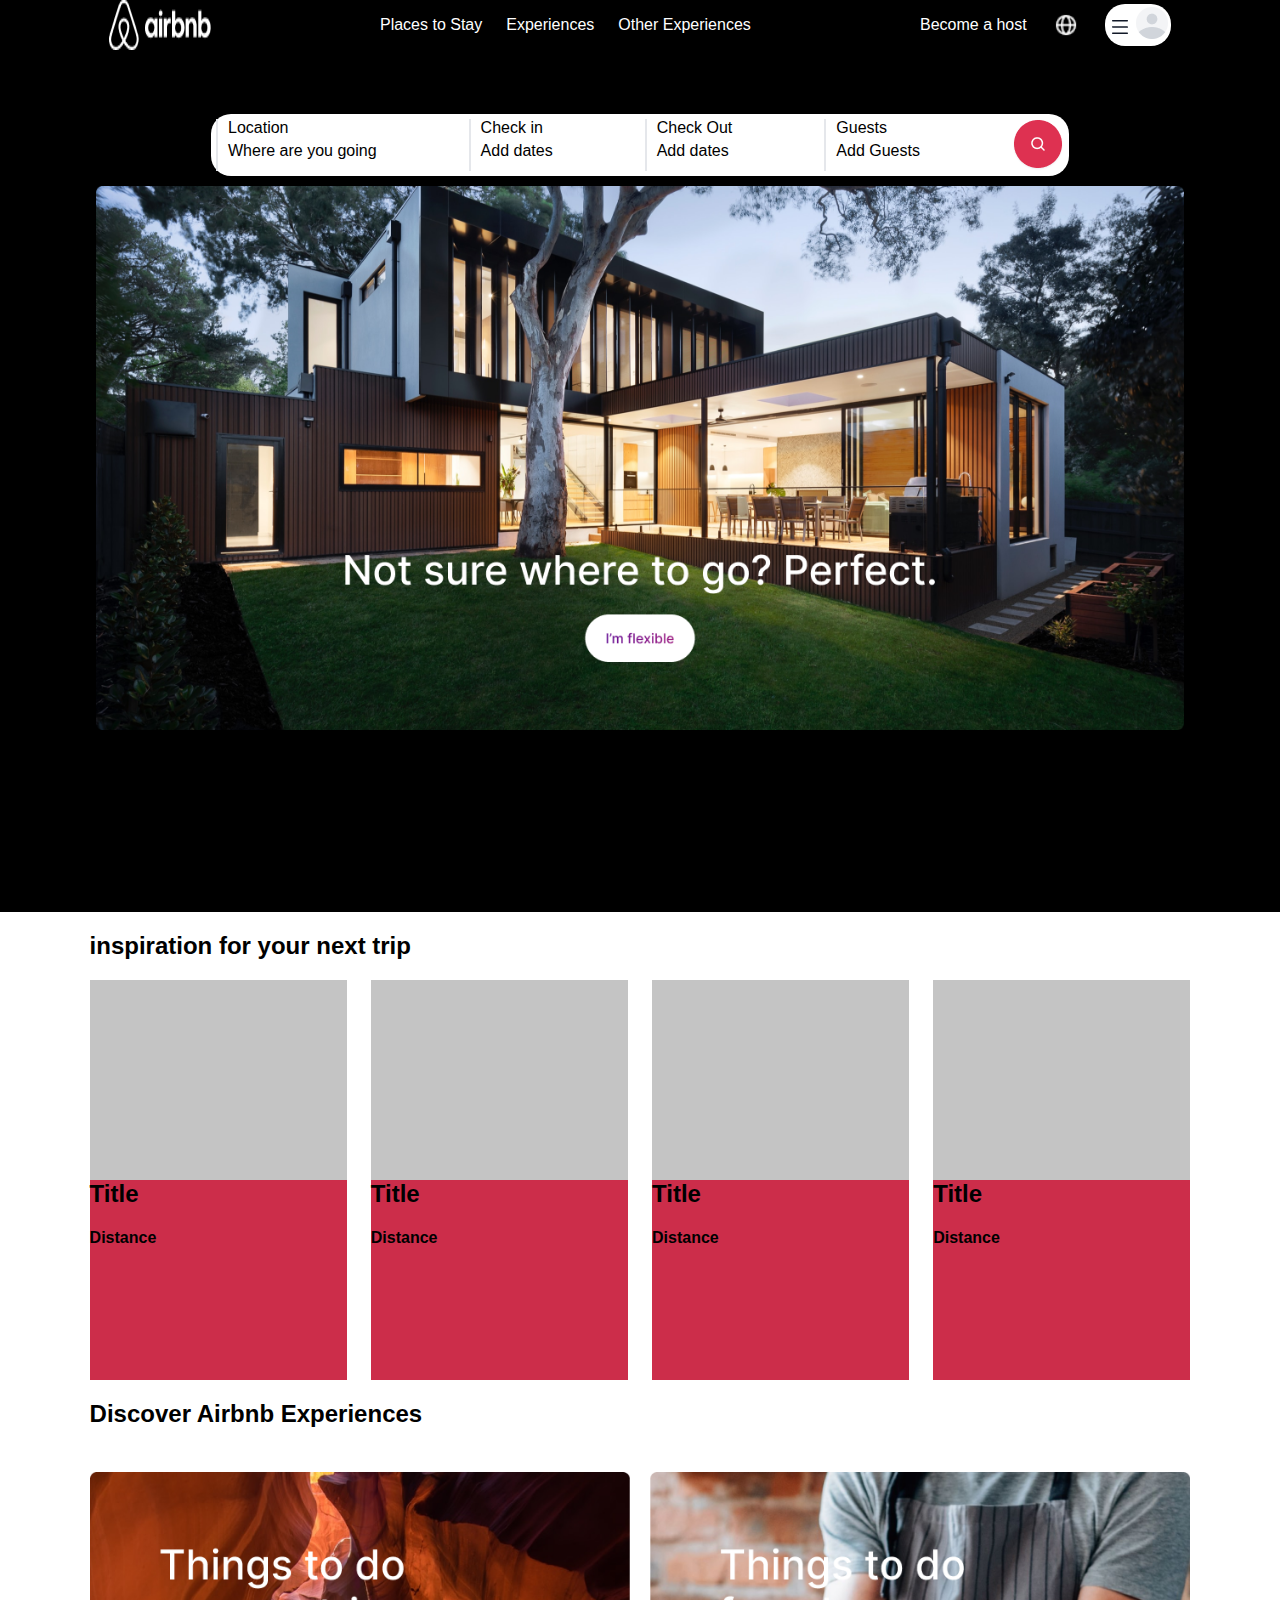
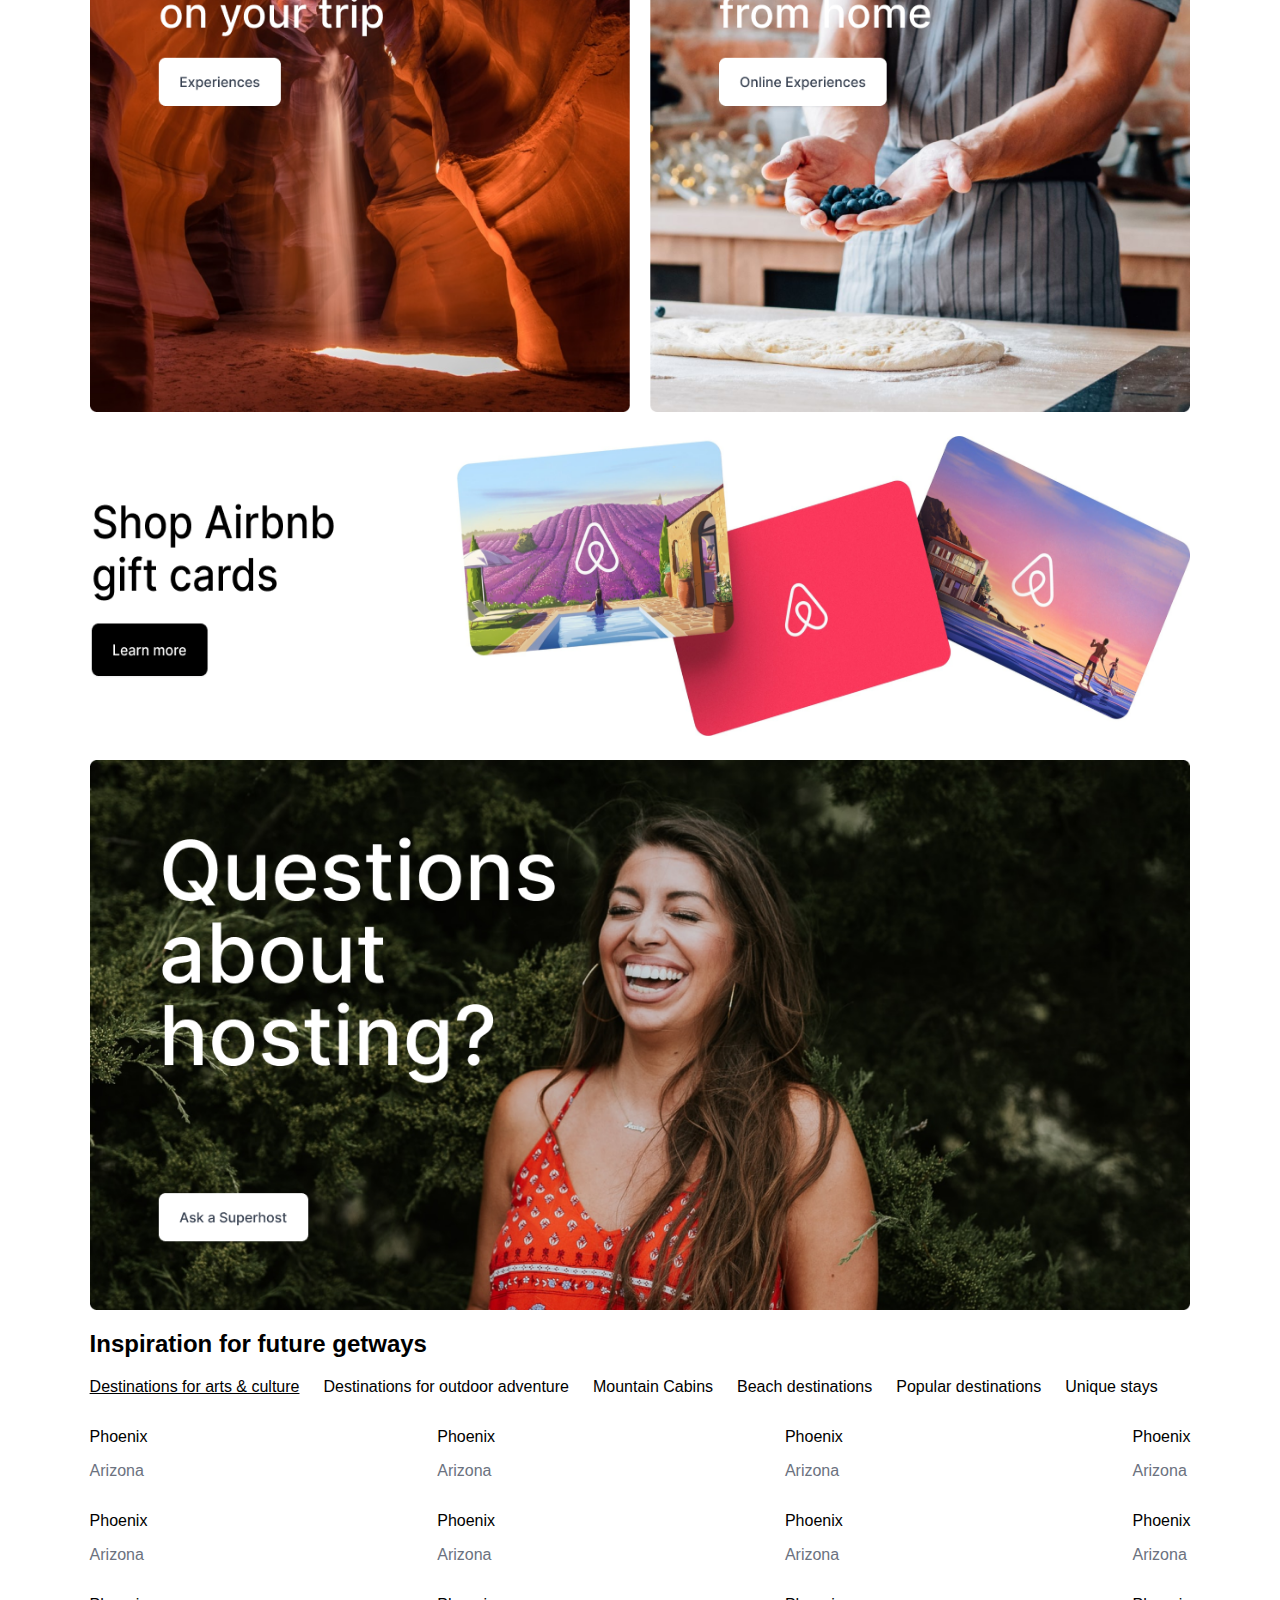
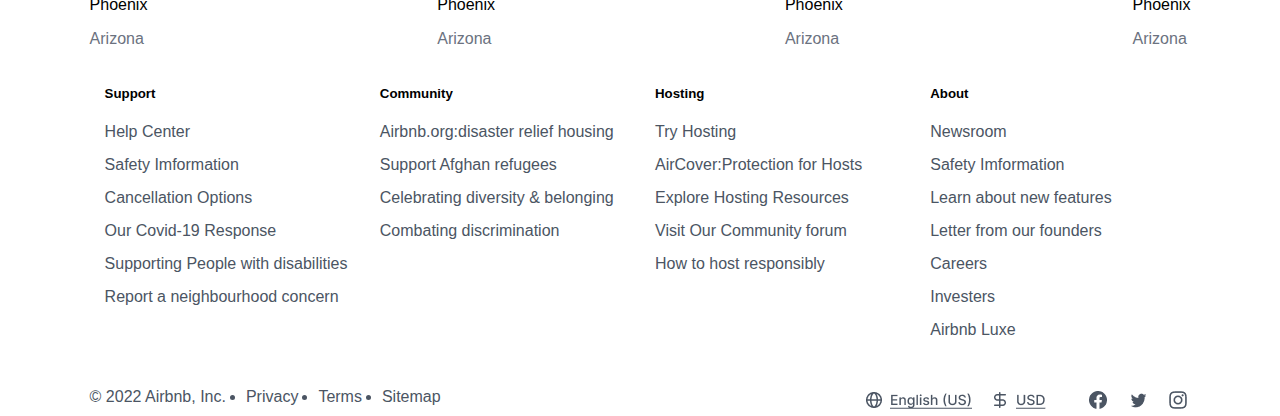
==== index.html @ a3e0bf3b "final" ====
<!DOCTYPE html>
<html lang="en">
<head>
    <meta charset="UTF-8">
    <meta name="viewport" content="width=device-width, initial-scale=1.0">
    <title>AirBnb</title>
    <link rel="stylesheet" href="style.css">
</head>
<body>


  <section class="top-section" style="background-color: black; height: 912px;;">
  <div class="nav-bar">
    <img src="Vector (1).png" alt="img">
    <div class="nav-middle">
      <p>Places to Stay</p>
      <p>Experiences</p>
      <p>Other Experiences</p>
    </div>
   
    <div class="nav-last">
      <p>Become a host</p>
      <img src="globe.png" alt="globe" style="width: 30px; height: 30px;">
      <div class="menu-profile" style="background-color: white; border-radius: 20px;">
        <img src="menu.png" alt="menu">
        <img src="Avatar.png" alt="avatar">


      </div>

    </div>


  </div>


  <div class="search" style="background-color: white;">
    <div class="blocks">
      <p>Location</p>
      <p>Where are you going</p>

    </div>

    <div  class="blocks">
      <p>Check in</p>
      <p>Add dates</p>

    </div>

    <div  class="blocks">
      <p>Check Out</p>
      <p>Add dates</p>

    </div>

    <div  class="blocks">
      <p>Guests</p>
      <p>Add Guests</p>

    </div>

    <img src="Icon Button.png" alt="Icon">

  </div>

  <img src="Big Card.png" style="margin: 7%; width:85%; margin-top: 10px;" alt="">
</section>



  <h2 id="trip">inspiration for your next trip</h2>

      <div class="city-cards">
              <div class="city-card">
                <div class="card-top" style="height: 50%;">

                </div>
                <div class="card-bottom" style="height: 50%;">
                  <h2 style="margin: 0px;">Title</h2>
                  <h4>Distance</h4>
                </div>



              </div>

              <div class="city-card">
                <div class="card-top" style="height: 50%;">

                </div>
                <div class="card-bottom" style="height: 50%;">
                  <h2 style="margin: 0px;">Title</h2>
                  <h4>Distance</h4>
                </div>



              </div>


              <div class="city-card">
                <div class="card-top" style="height: 50%;">

                </div>
                <div class="card-bottom" style="height: 50%;">
                  <h2 style="margin: 0px;">Title</h2>
                  <h4>Distance</h4>
                </div>



              </div>


              <div class="city-card">
  

                <div class="card-top" style="height: 50%;">

                </div>
                <div class="card-bottom" style="height: 50%;">
                  <h2 style="margin: 0px;">Title</h2>
                  <h4>Distance</h4>
                </div>



              </div>

      </div>
       
    
      <section class="section">
        <h2>Discover Airbnb Experiences</h2>
        <img class="unsplash" src="Row.png" alt="unsplash">
        <img class="unsplash" src="Inspiration.png" alt="Inspiration" style="height:300px;">
        <img class="unsplash" src="unsplash_SV3e7hGlVnc.png" alt="unsplash">

      </section>


      <div class="pre-footer">
        <h2>Inspiration for future getways </h2>
        <div class="tab-bar">
        <ul>
          <li style="text-decoration: underline;">Destinations for arts & culture</li>
          <li>Destinations for outdoor adventure</li>
          <li>Mountain Cabins</li>
          <li>Beach destinations</li>
          <li>Popular destinations</li>
          <li>Unique stays</li>
        </ul>
        </div>

        <div class="subtitle">
          <div class="places">
        <p>Phoenix</p>
        <p style="color: rgba(107, 114, 128, 1);">Arizona</p>
</div>

<div class="places">
  <p>Phoenix</p>
  <p style="color: rgba(107, 114, 128, 1);">Arizona</p>
</div>

<div class="places">
  <p>Phoenix</p>
  <p style="color: rgba(107, 114, 128, 1);">Arizona</p>
</div>

<div class="places">
  <p>Phoenix</p>
  <p style="color: rgba(107, 114, 128, 1);">Arizona</p>
</div>
    
      </div>


      <div class="subtitle">
        <div class="places">
      <p>Phoenix</p>
      <p style="color: rgba(107, 114, 128, 1);">Arizona</p>
</div>

<div class="places">
<p>Phoenix</p>
<p style="color: rgba(107, 114, 128, 1);">Arizona</p>
</div>

<div class="places">
<p>Phoenix</p>
<p style="color: rgba(107, 114, 128, 1);">Arizona</p>
</div>

<div class="places">
<p>Phoenix</p>
<p style="color: rgba(107, 114, 128, 1);">Arizona</p>
</div>
  
    </div>




    <div class="subtitle">
      <div class="places">
    <p>Phoenix</p>
    <p style="color: rgba(107, 114, 128, 1);">Arizona</p>
</div>

<div class="places">
<p>Phoenix</p>
<p style="color: rgba(107, 114, 128, 1);">Arizona</p>
</div>

<div class="places">
<p>Phoenix</p>
<p style="color: rgba(107, 114, 128, 1);">Arizona</p>
</div>

<div class="places">
<p>Phoenix</p>
<p style="color: rgba(107, 114, 128, 1);">Arizona</p>
</div>

  </div>






    <footer class="footer">
        <div class="footer-container">
         <div class="footer-card">
           <ul>
            <li><h5>Support</h5></li>
            <li>Help Center</li>
            <li>Safety Imformation</li>
            <li>Cancellation Options</li>
            <li>Our Covid-19 Response</li>
            <li>Supporting People with disabilities</li>
            <li>Report a neighbourhood concern</li>
           </ul>

         </div>

         <div class="footer-card">
            <ul>
             <li><h5>Community</h5></li>
             <li>Airbnb.org:disaster relief housing </li>
             <li>Support Afghan refugees</li>
             <li>Celebrating diversity & belonging</li>
             <li>Combating discrimination</li>
            </ul>
 
          </div>


          <div class="footer-card">
            <ul>
             <li><h5>Hosting</h5></li>
             <li>Try Hosting</li>
             <li>AirCover:Protection for Hosts</li>
             <li>Explore Hosting Resources</li>
             <li>Visit Our Community forum</li>
             <li>How to host responsibly</li>
            </ul>
 
          </div>

          <div class="footer-card">
            <ul>
             <li><h5>About</h5></li>
             <li>Newsroom</li>
             <li>Safety Imformation</li>
             <li>Learn about new features</li>
             <li>Letter from our founders</li>
             <li>Careers</li>
             <li>Investers</li>
             <li>Airbnb Luxe</li>
            </ul>
 
          </div>
        </div>


        <div class="footer2-container">
       <div class="footer2-card">
             <ul>
                © 2022 Airbnb, Inc.
                <li>Privacy</li>
                <li>Terms</li>
                <li>Sitemap</li>
             </ul>
       </div>
       <div>
        <img src="Right.png" alt="img" style="width: 328px;">
       </div>
        </div>


    </footer>
</body>
</html>
---- style.css ----
body{
    margin: 0px;
    padding: 0px;
    font-family: 'Segoe UI', Tahoma, Geneva, Verdana, sans-serif;
}
.city-cards{
      display: flex;
      justify-content: space-between;
    margin-left: 7%;
    margin-right: 7%;
    gap: 24px;
}
#trip{
    margin-left: 7%;
    }

.city-card{
    width: 302px;
    height: 400px;
}

.card-top{
    background-color: rgba(196, 196, 196, 1);
}
.card-bottom{
    background-color:rgba(204, 45, 74, 1);
}

.section{
    display: flex;
    flex-direction: column;
    margin-left: 7%;
    margin-right: 7%;
    gap:24px
}
.top-section{
    display: flex;
    align-items: center;
    flex-direction: column;
}
.nav-bar{
    width: 83%;
    display: flex;
    margin-left: 7%;
    margin-right: 7%;
    justify-content: space-between;
}
.nav-middle{
    color: white;
    display: flex;
    gap: 24px;
}
.nav-last{
    color: white;
    display: flex;
    gap: 24px;
    align-items: center;
}
.menu-profile{
    width: fit-content;
    height: fit-content;
    padding: 3px;
}
.search{
    margin-top: 5%;
    display: flex;
    justify-content: space-between;
    width: 848px;
    border-radius: 20px;
    padding: 5px;
}
.blocks{
display: flex;
flex-direction: column;
gap: 5px;
border-left: 2px solid rgba(229, 231, 235, 1);
padding-left: 10px ;
}
.blocks>p{
    padding: 0%;
    margin: 0%;
}

.pre-footer{
    margin-left: 7%;
    margin-right: 7%;
    gap: 30px;
}
.subtitle{
    display: flex;
    justify-content: space-between;
}
.place{
    display: flex;
    flex-direction: column;
}
.tab-bar>ul{
    list-style-type: none;
    display: flex;
    gap: 24px;
    padding: 0%;
}
.footer{
    width: 100%;
}
.footer-card{
    width: 304px;
}

.footer-container{
    display: flex;
    justify-content: space-between;
    /* margin-left: 7%;
    margin-right: 7%; */
    margin-bottom: 3%;
}

.footer-card>ul{
padding: 0%;
}
.footer-card>ul>li{
    list-style-type: none;
    margin: 15px;
    color: rgba(75, 85, 99, 1);
    padding: 0px;
}
.footer-card>ul>li>h5{
    color: black;
}

.footer2-container{
    display: flex;
    justify-content: space-between;
    /* margin-left: 7%;
    margin-right: 7%; */
}
.footer2-card{
    display: flex;
}
.footer2-card>ul{
    display: flex;
    margin: 0px;
    padding: 0px;
    color: rgba(75, 85, 99, 1);
}
.footer2-card>ul>li{
    margin-left: 20px;
}
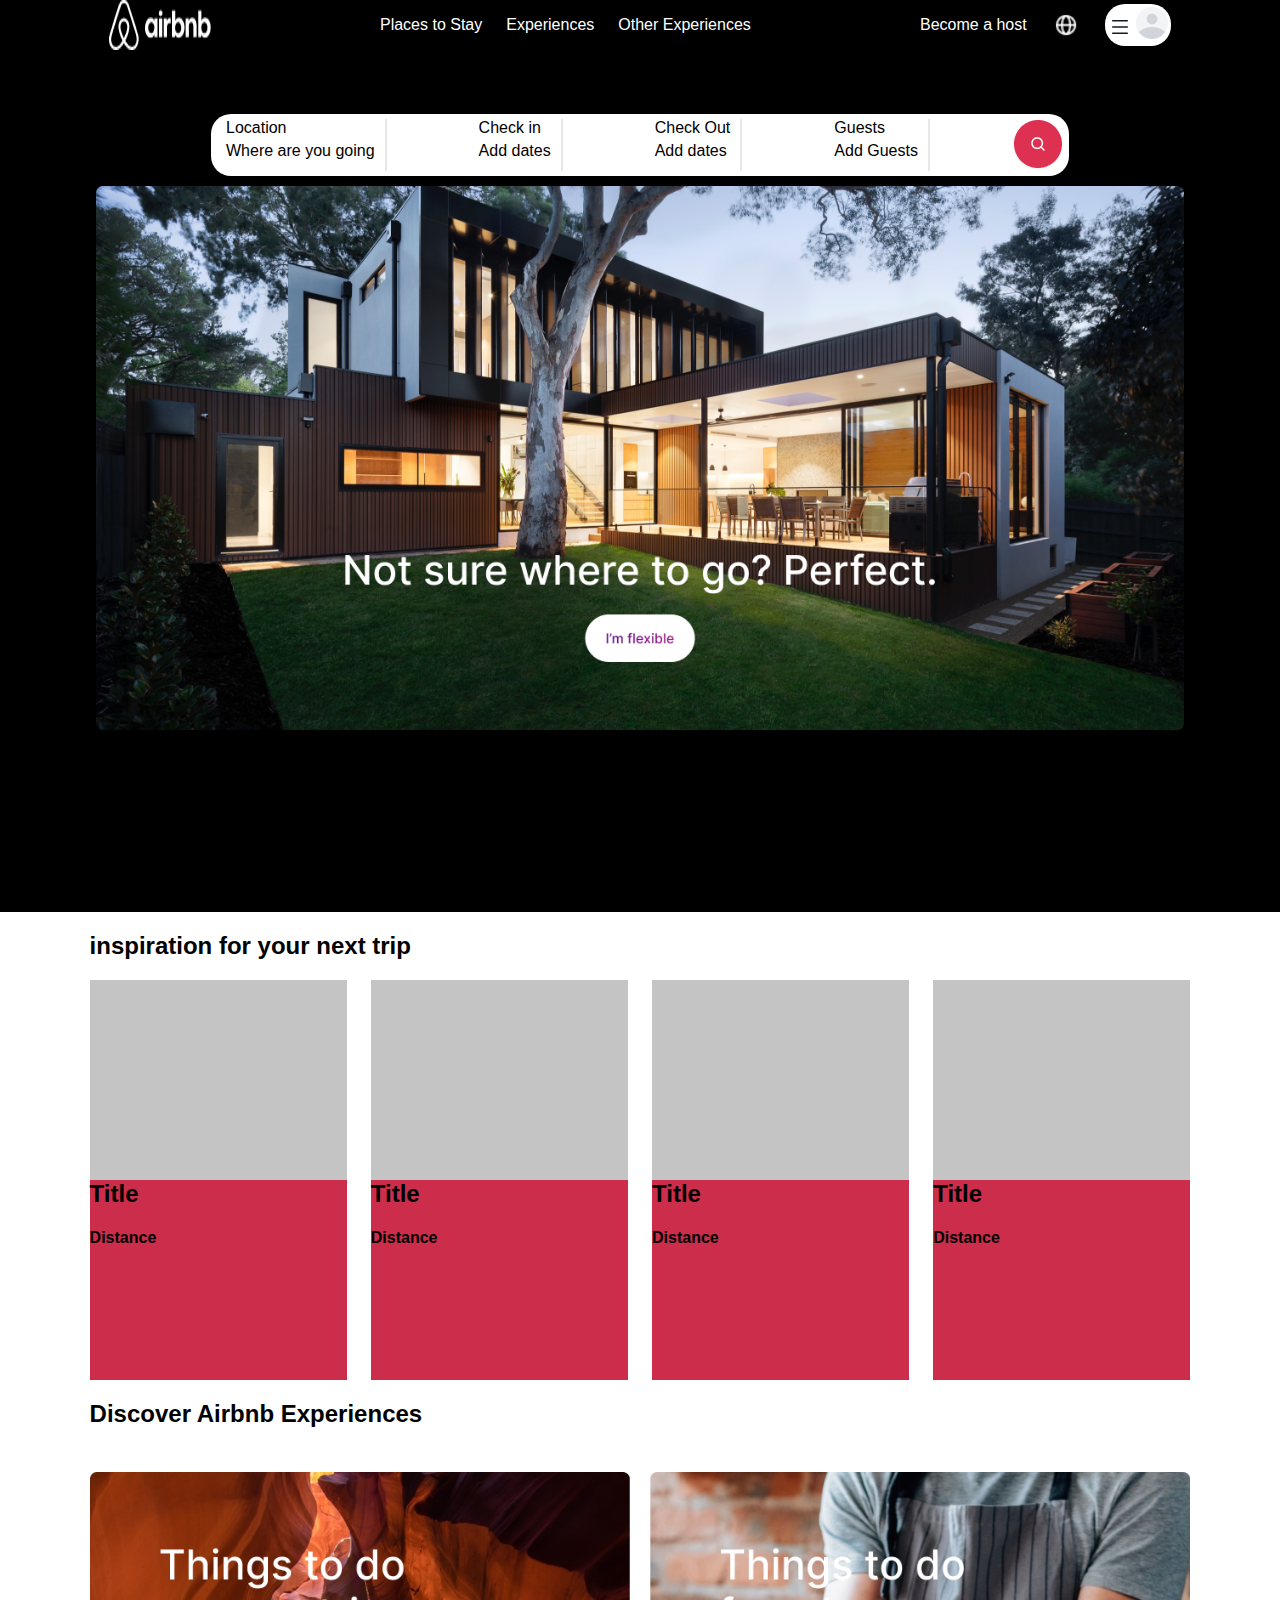
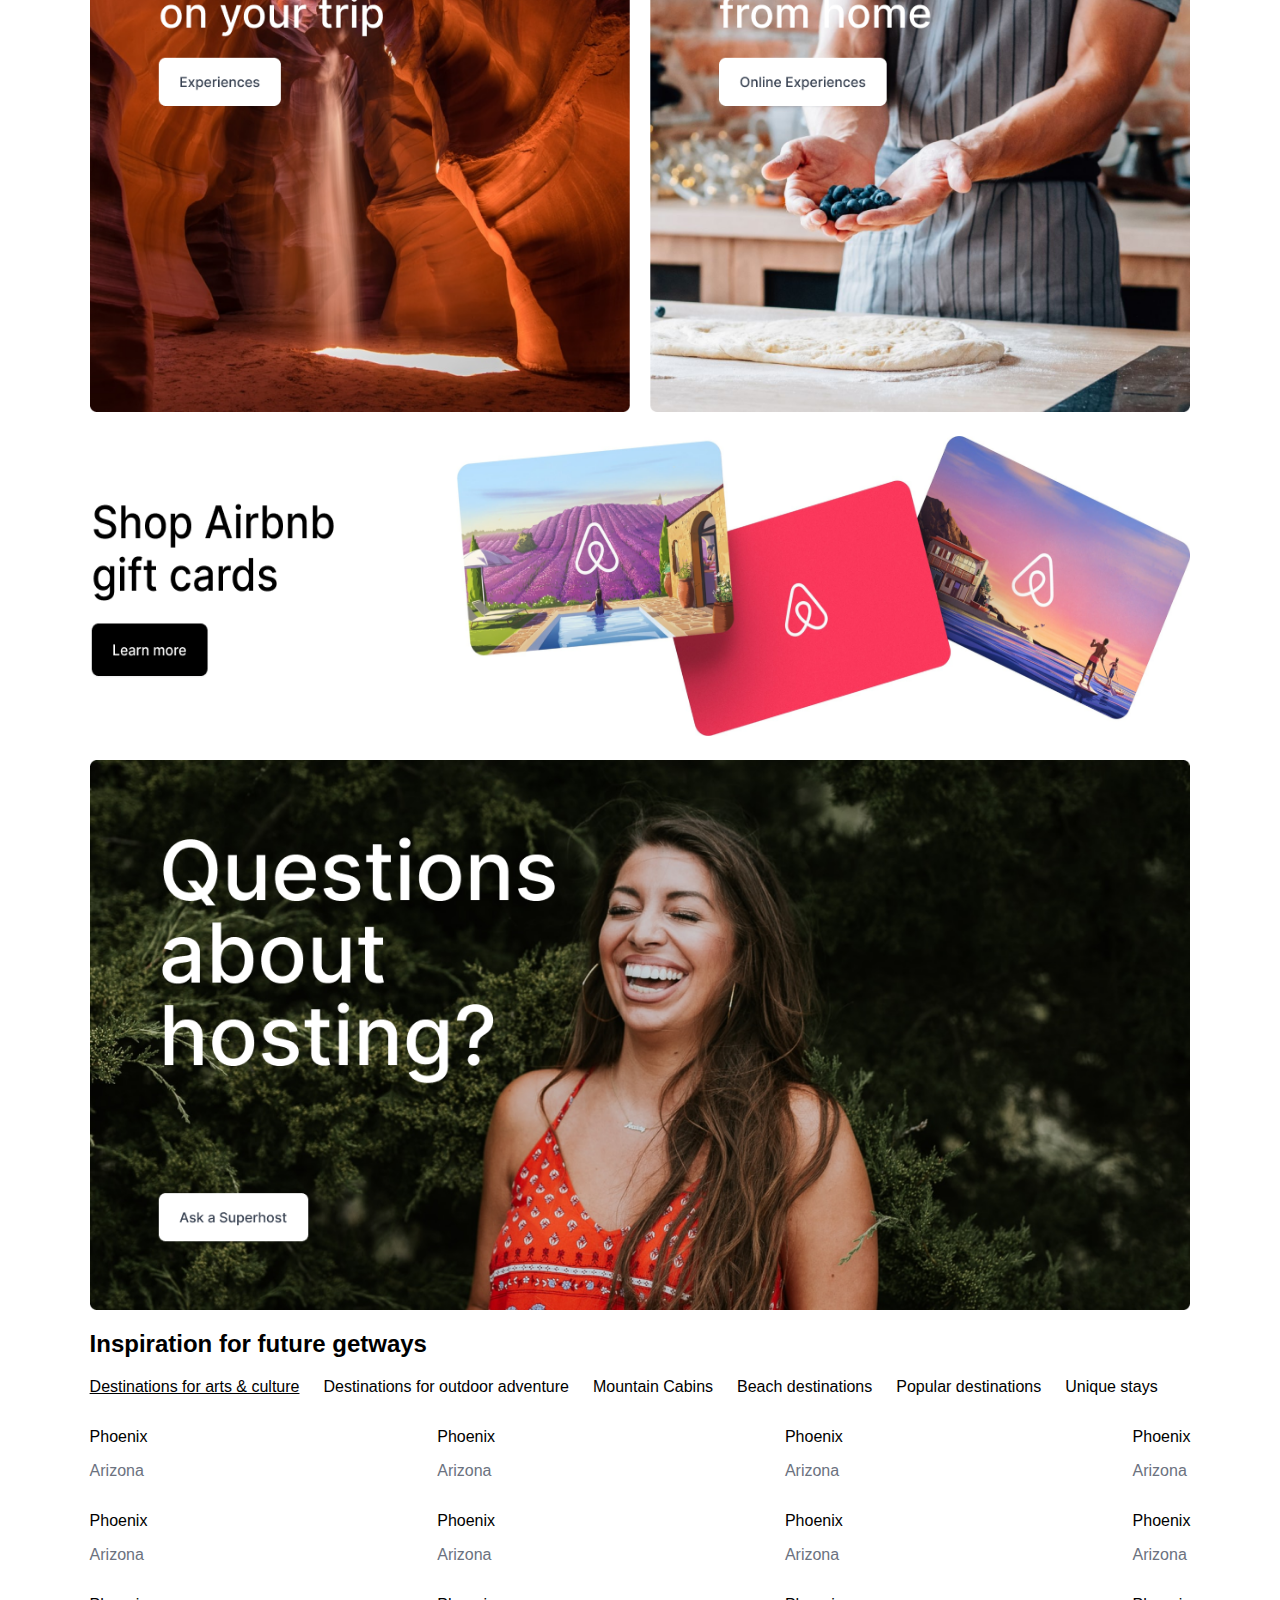
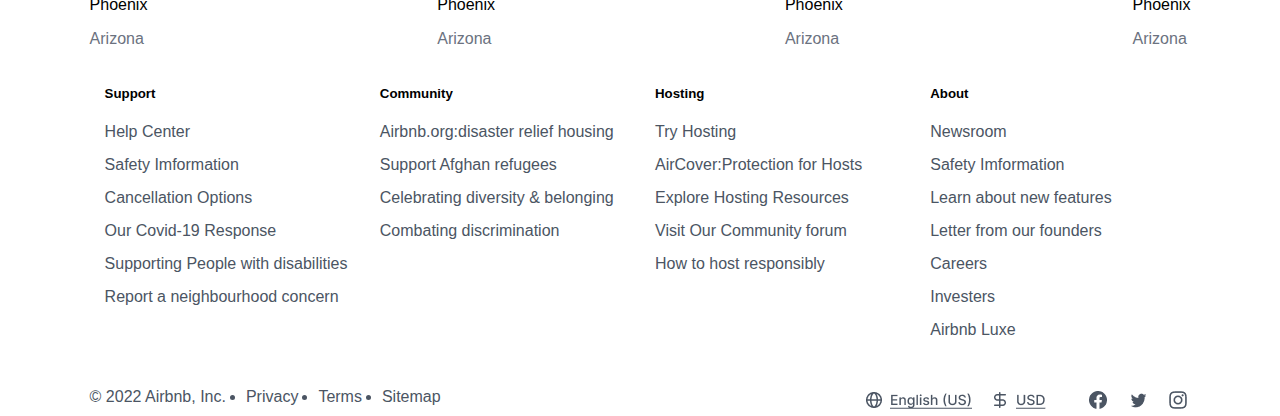
==== commit 1db133cd: "in-progress" ====
--- a/index.html
+++ b/index.html
@@ -301,5 +301,8 @@
 
 
     </footer>
+
+
+  <script src="script.js"></script>
 </body>
 </html>--- a/style.css
+++ b/style.css
@@ -1,7 +1,7 @@
 body{
     margin: 0px;
     padding: 0px;
-    font-family: 'Segoe UI', Tahoma, Geneva, Verdana, sans-serif;
+    font-family: 'Segoe UI', Tahoma,  Verdana, sans-serif;
 }
 .city-cards{
       display: flex;
@@ -73,7 +73,8 @@
 display: flex;
 flex-direction: column;
 gap: 5px;
-border-left: 2px solid rgba(229, 231, 235, 1);
+border-right: 2px solid rgba(229, 231, 235, 1);
+padding-right: 10px;
 padding-left: 10px ;
 }
 .blocks>p{
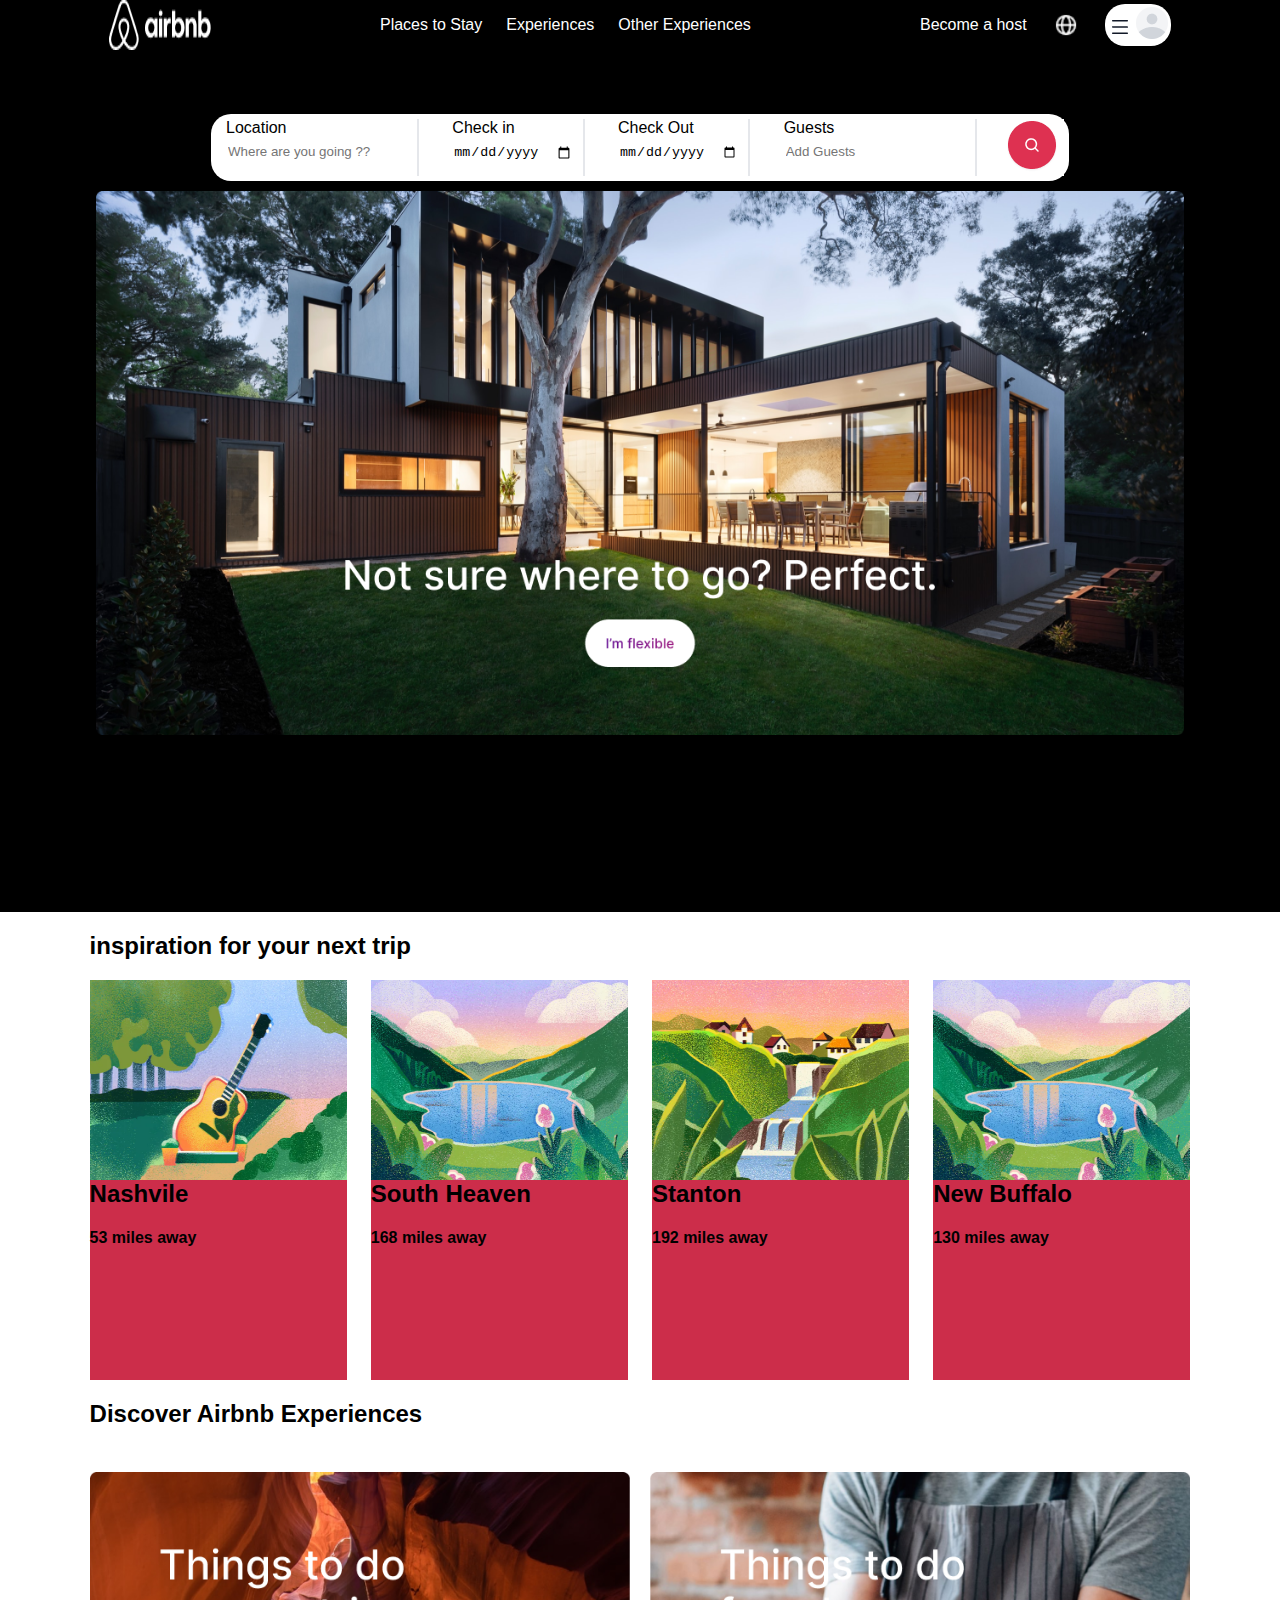
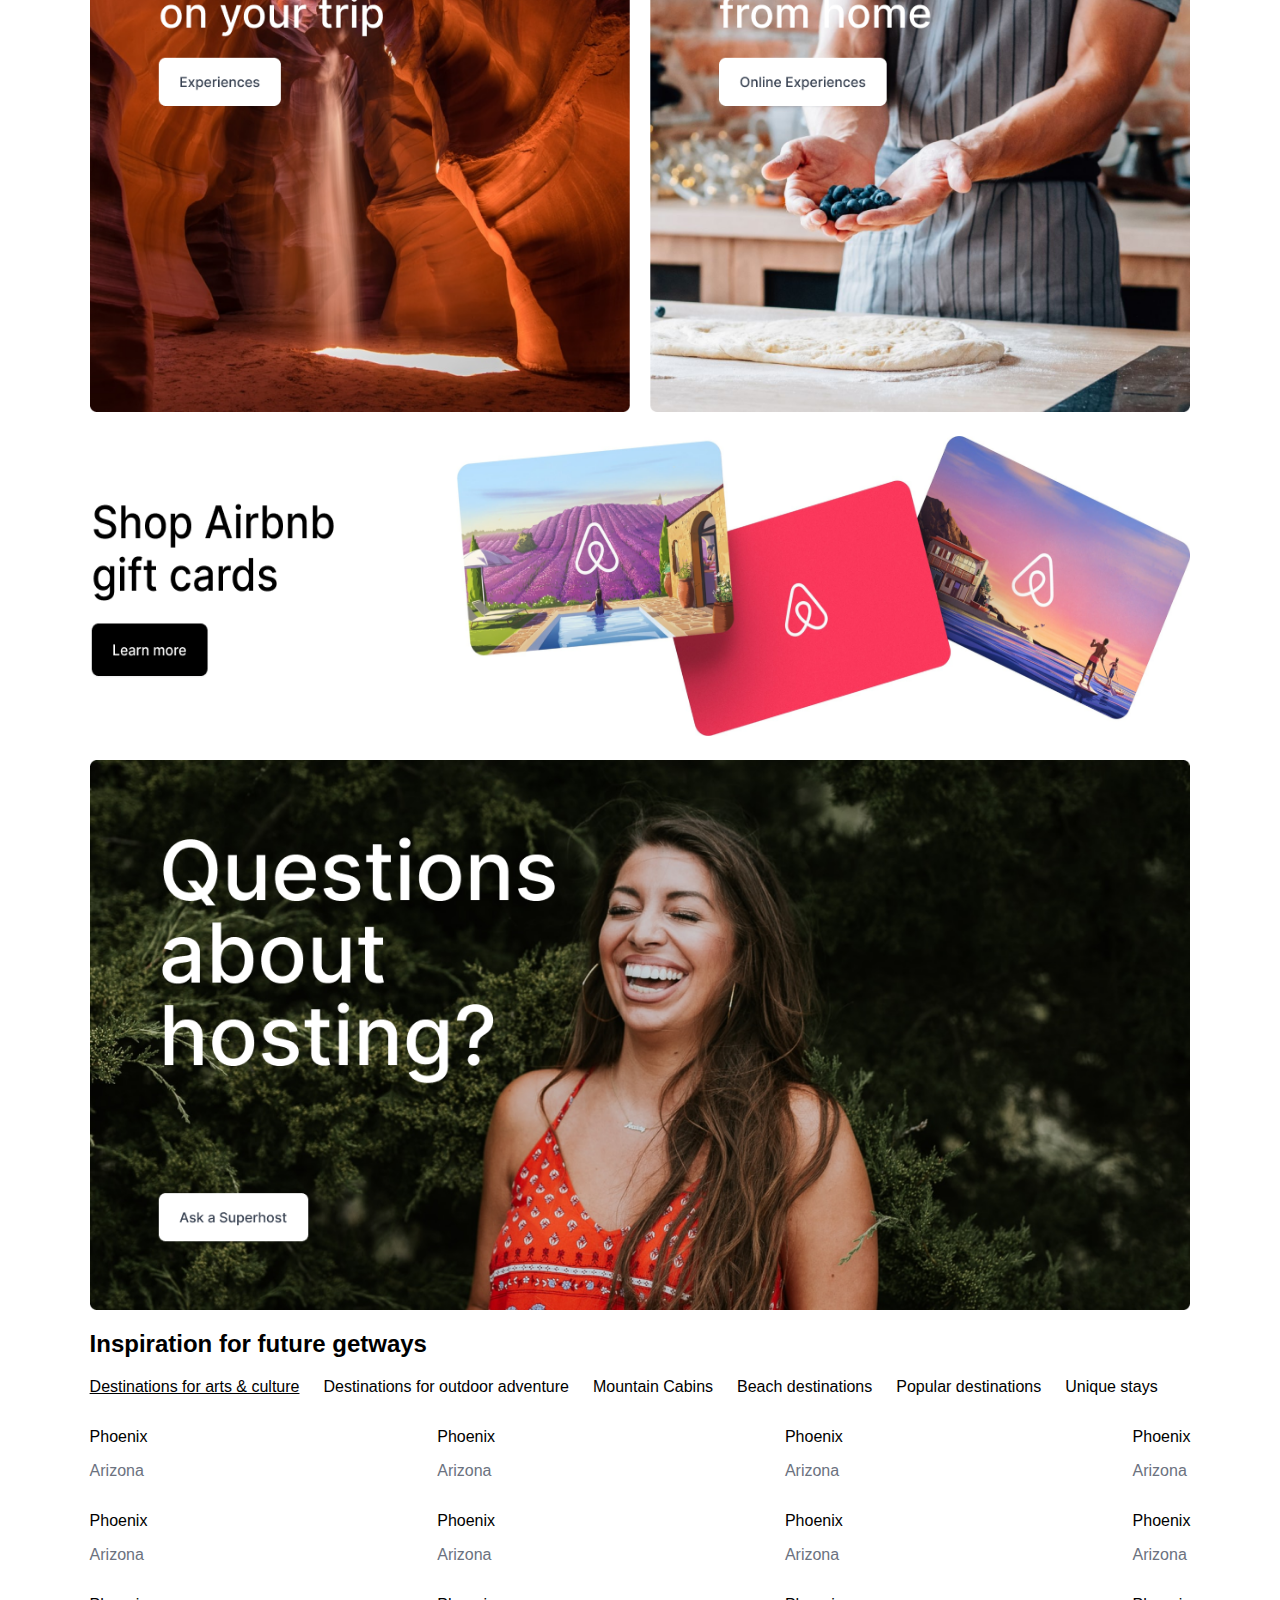
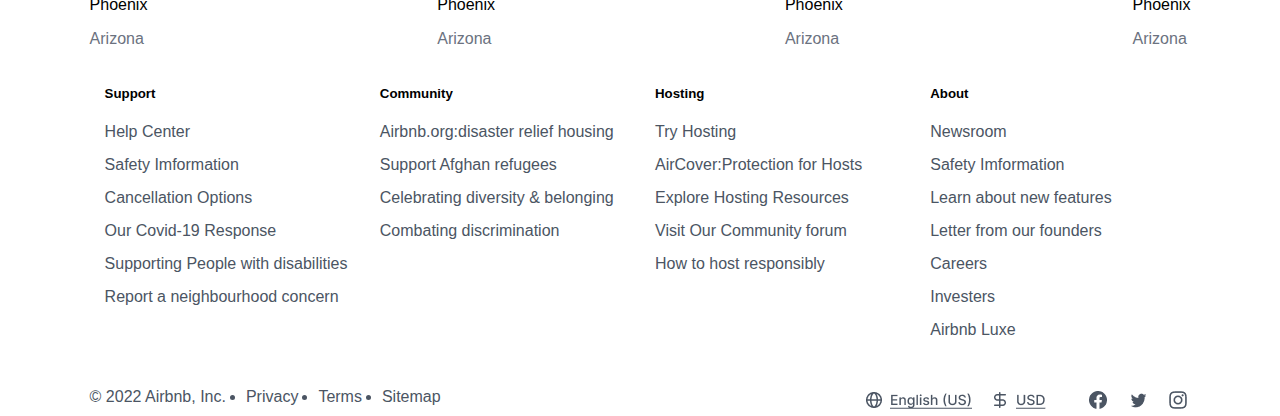
==== commit 72ccb207: "pending" ====
--- a/index.html
+++ b/index.html
@@ -37,29 +37,29 @@
   <div class="search" style="background-color: white;">
     <div class="blocks">
       <p>Location</p>
-      <p>Where are you going</p>
+      <p><Input type="text" id="searchlocation" placeholder="Where are you going ??"></Input></p>
 
     </div>
 
     <div  class="blocks">
       <p>Check in</p>
-      <p>Add dates</p>
+      <p><input type="date" id="checkInDate" placeholder="Check-In"></p>
 
     </div>
 
     <div  class="blocks">
       <p>Check Out</p>
-      <p>Add dates</p>
-
+      <p><input type="date" id="checkOutDate" placeholder="Check-Out"></p>
     </div>
 
     <div  class="blocks">
       <p>Guests</p>
-      <p>Add Guests</p>
-
-    </div>
-
-    <img src="Icon Button.png" alt="Icon">
+      <p><input type="text" id="guests" placeholder="Add Guests"></p>
+
+    </div>
+
+    <button 
+     style="border: none; background-color: #fff;" id="search-btn" type="submit"><img src="Icon Button.png" alt="Icon"></button>
 
   </div>
 
@@ -73,11 +73,11 @@
       <div class="city-cards">
               <div class="city-card">
                 <div class="card-top" style="height: 50%;">
-
+                  <img src="Rectangle 1.png" alt="img">
                 </div>
                 <div class="card-bottom" style="height: 50%;">
-                  <h2 style="margin: 0px;">Title</h2>
-                  <h4>Distance</h4>
+                  <h2 style="margin: 0px;">Nashvile</h2>
+                  <h4>53 miles away</h4>
                 </div>
 
 
@@ -86,11 +86,12 @@
 
               <div class="city-card">
                 <div class="card-top" style="height: 50%;">
+                  <img src="Rectangle 1 (1).png" alt="img">
 
                 </div>
                 <div class="card-bottom" style="height: 50%;">
-                  <h2 style="margin: 0px;">Title</h2>
-                  <h4>Distance</h4>
+                  <h2 style="margin: 0px;">South Heaven</h2>
+                  <h4>168 miles away</h4>
                 </div>
 
 
@@ -100,11 +101,12 @@
 
               <div class="city-card">
                 <div class="card-top" style="height: 50%;">
+                  <img src="Rectangle 1 (2).png" alt="img">
 
                 </div>
                 <div class="card-bottom" style="height: 50%;">
-                  <h2 style="margin: 0px;">Title</h2>
-                  <h4>Distance</h4>
+                  <h2 style="margin: 0px;">Stanton</h2>
+                  <h4>192 miles away</h4>
                 </div>
 
 
@@ -116,11 +118,12 @@
   
 
                 <div class="card-top" style="height: 50%;">
+                  <img src="Rectangle 1 (3).png" alt="img">
 
                 </div>
                 <div class="card-bottom" style="height: 50%;">
-                  <h2 style="margin: 0px;">Title</h2>
-                  <h4>Distance</h4>
+                  <h2 style="margin: 0px;">New Buffalo</h2>
+                  <h4>130 miles away</h4>
                 </div>
 
 
@@ -298,8 +301,6 @@
         <img src="Right.png" alt="img" style="width: 328px;">
        </div>
         </div>
-
-
     </footer>
 
 
--- a/style.css
+++ b/style.css
@@ -1,7 +1,7 @@
 body{
     margin: 0px;
     padding: 0px;
-    font-family: 'Segoe UI', Tahoma,  Verdana, sans-serif;
+    font-family: Arial, Helvetica, sans-serif;
 }
 .city-cards{
       display: flex;
@@ -9,6 +9,9 @@
     margin-left: 7%;
     margin-right: 7%;
     gap: 24px;
+}
+input{
+    border: transparent;
 }
 #trip{
     margin-left: 7%;
@@ -19,8 +22,10 @@
     height: 400px;
 }
 
-.card-top{
-    background-color: rgba(196, 196, 196, 1);
+.card-top>img{
+    /* background-color: rgba(196, 196, 196, 1); */
+    width: 100%;
+    height: 100%;
 }
 .card-bottom{
     background-color:rgba(204, 45, 74, 1);
